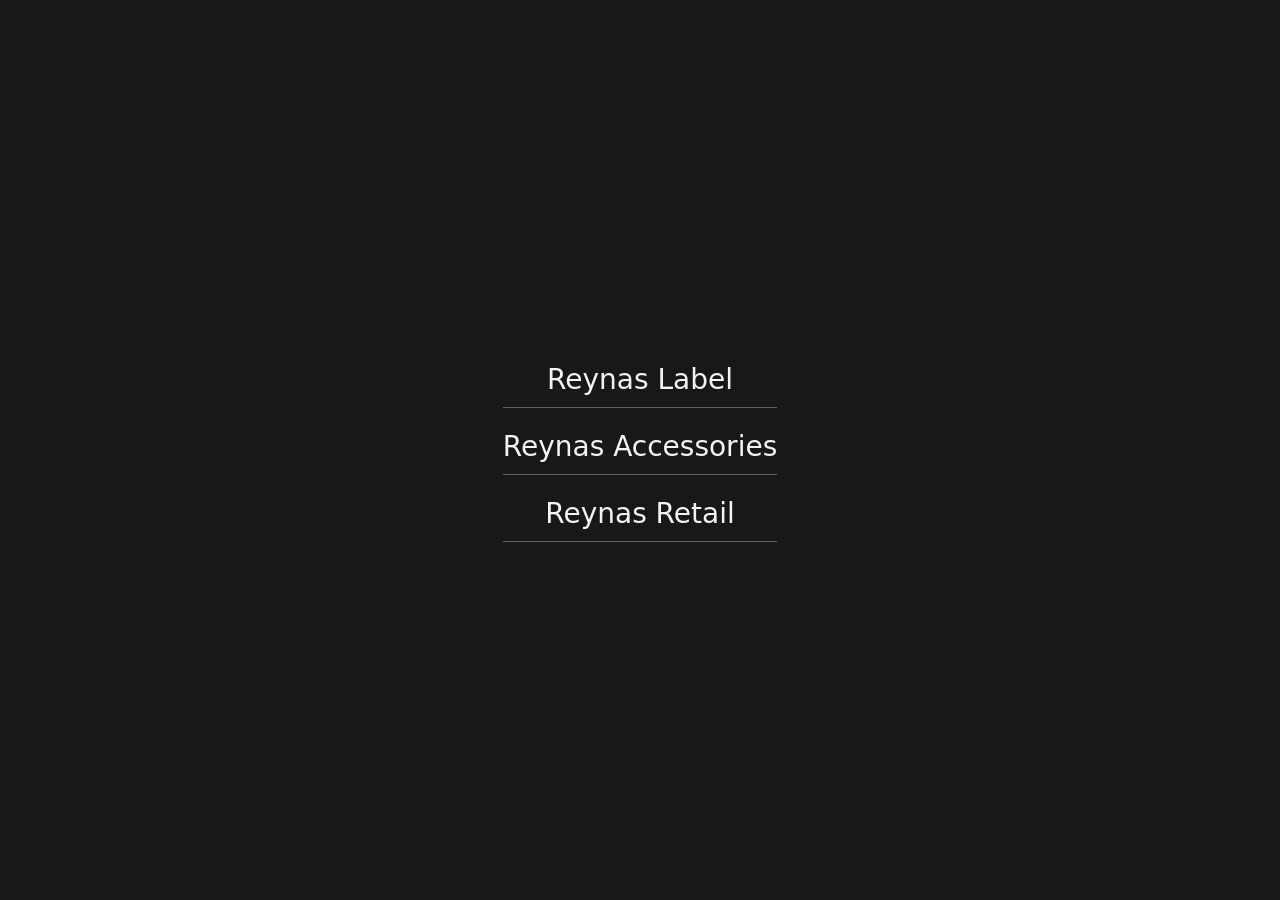
==== index.html @ c1ec097b "Reynas Label, Accessories ve Retail siteleri Co-Authored-By: Claude Fable 5.2 <noreply@anthropic.com" ====
<!doctype html><html lang="tr"><head><meta charset="utf-8"><meta name="viewport" content="width=device-width,initial-scale=1"><meta name="robots" content="noindex"><title>Reynas</title><style>body{margin:0;min-height:100vh;display:grid;place-items:center;background:#171918;color:#f5f3ed;font:400 18px/1.5 system-ui,sans-serif}nav{display:grid;gap:18px;text-align:center}a{color:inherit;font-size:28px;text-decoration:none;border-bottom:1px solid #f5f3ed55;padding-bottom:6px}a:hover{color:#b99a58}</style></head><body><nav><a href="label/">Reynas Label</a><a href="accessories/">Reynas Accessories</a><a href="retail/">Reynas Retail</a></nav></body></html>
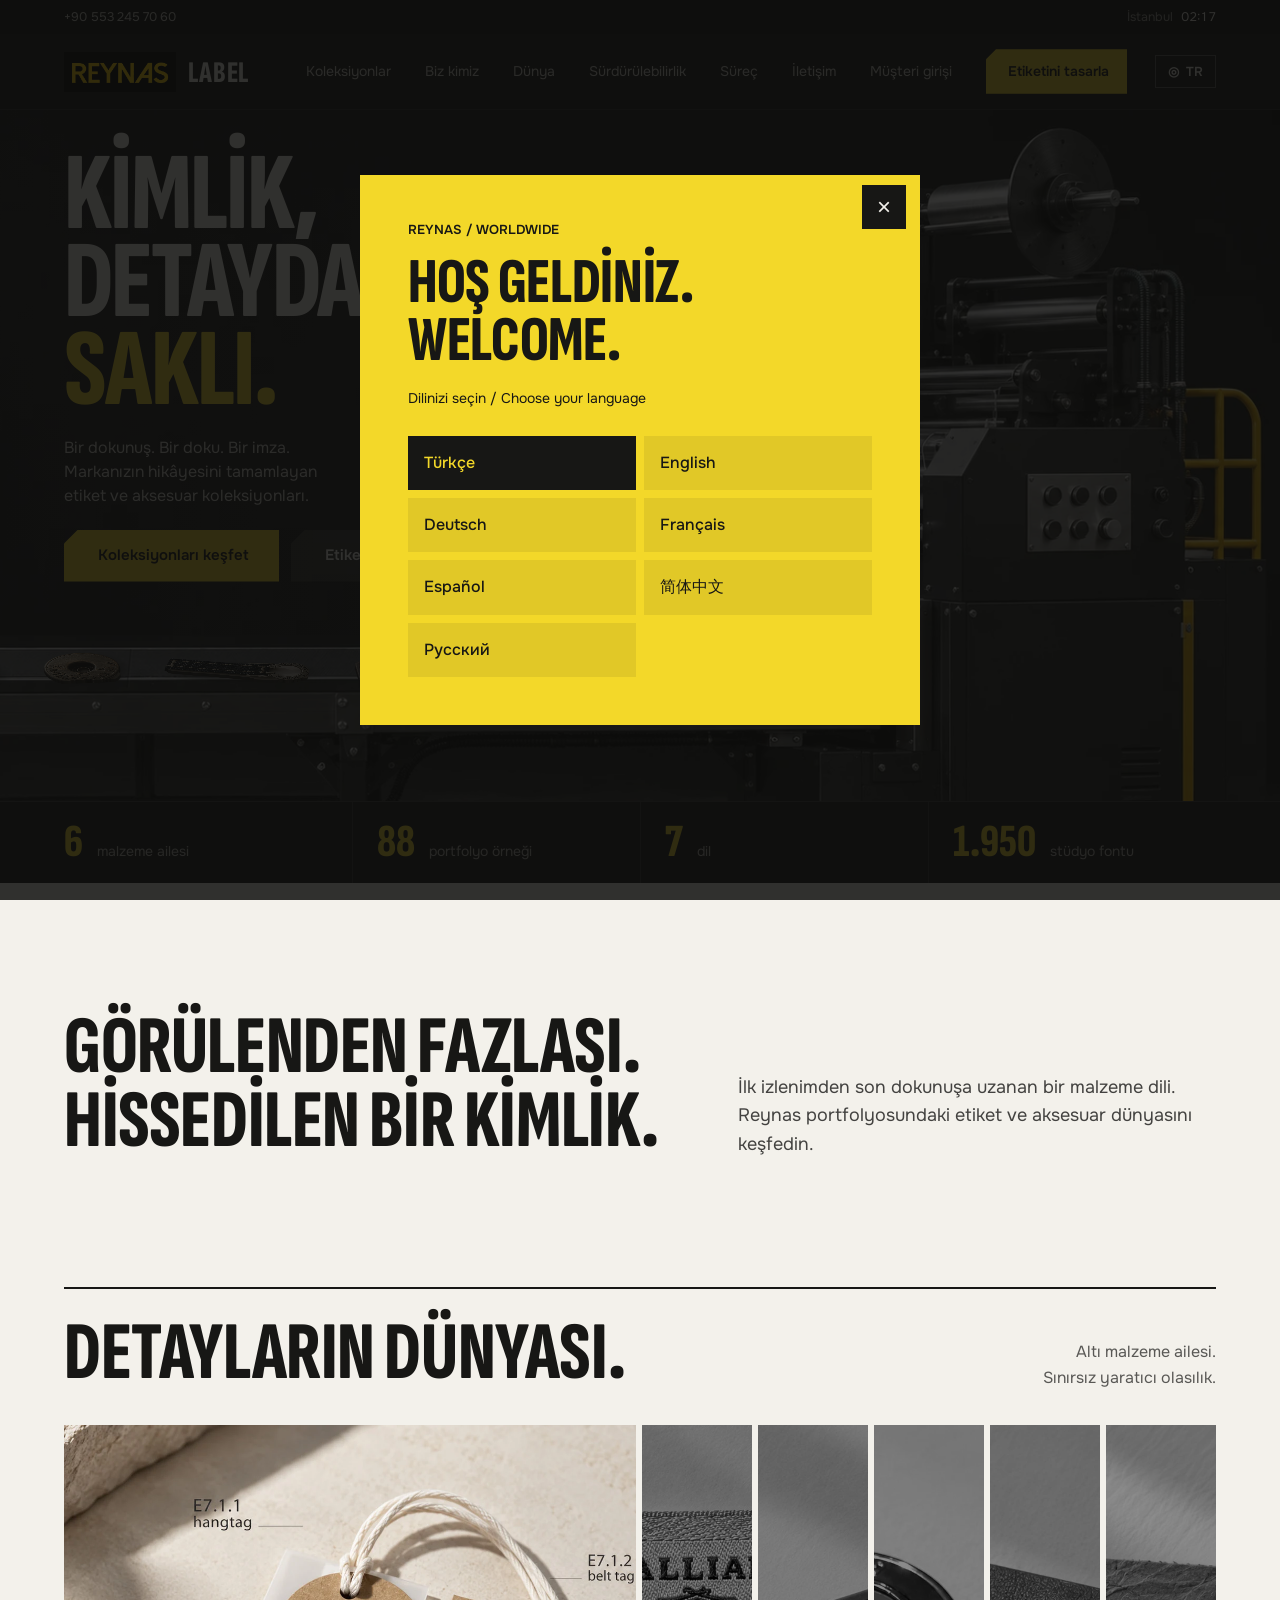
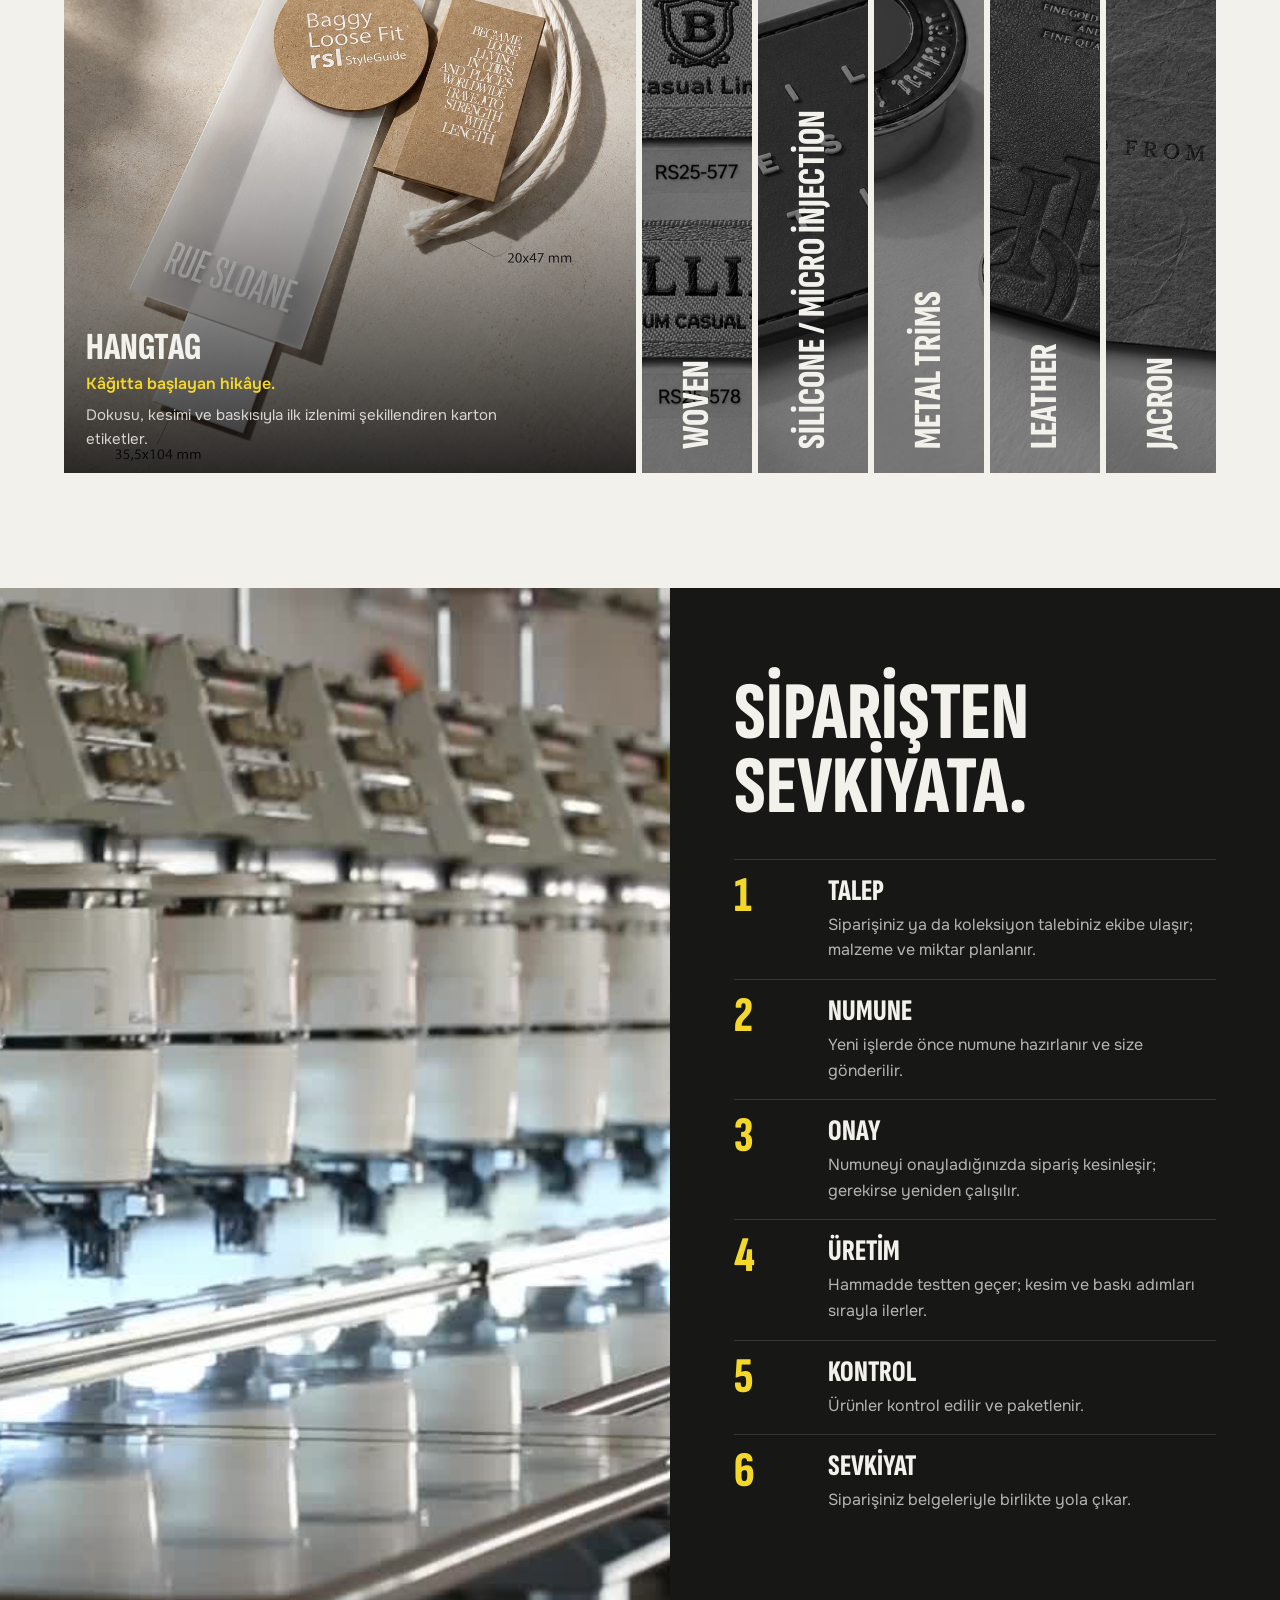
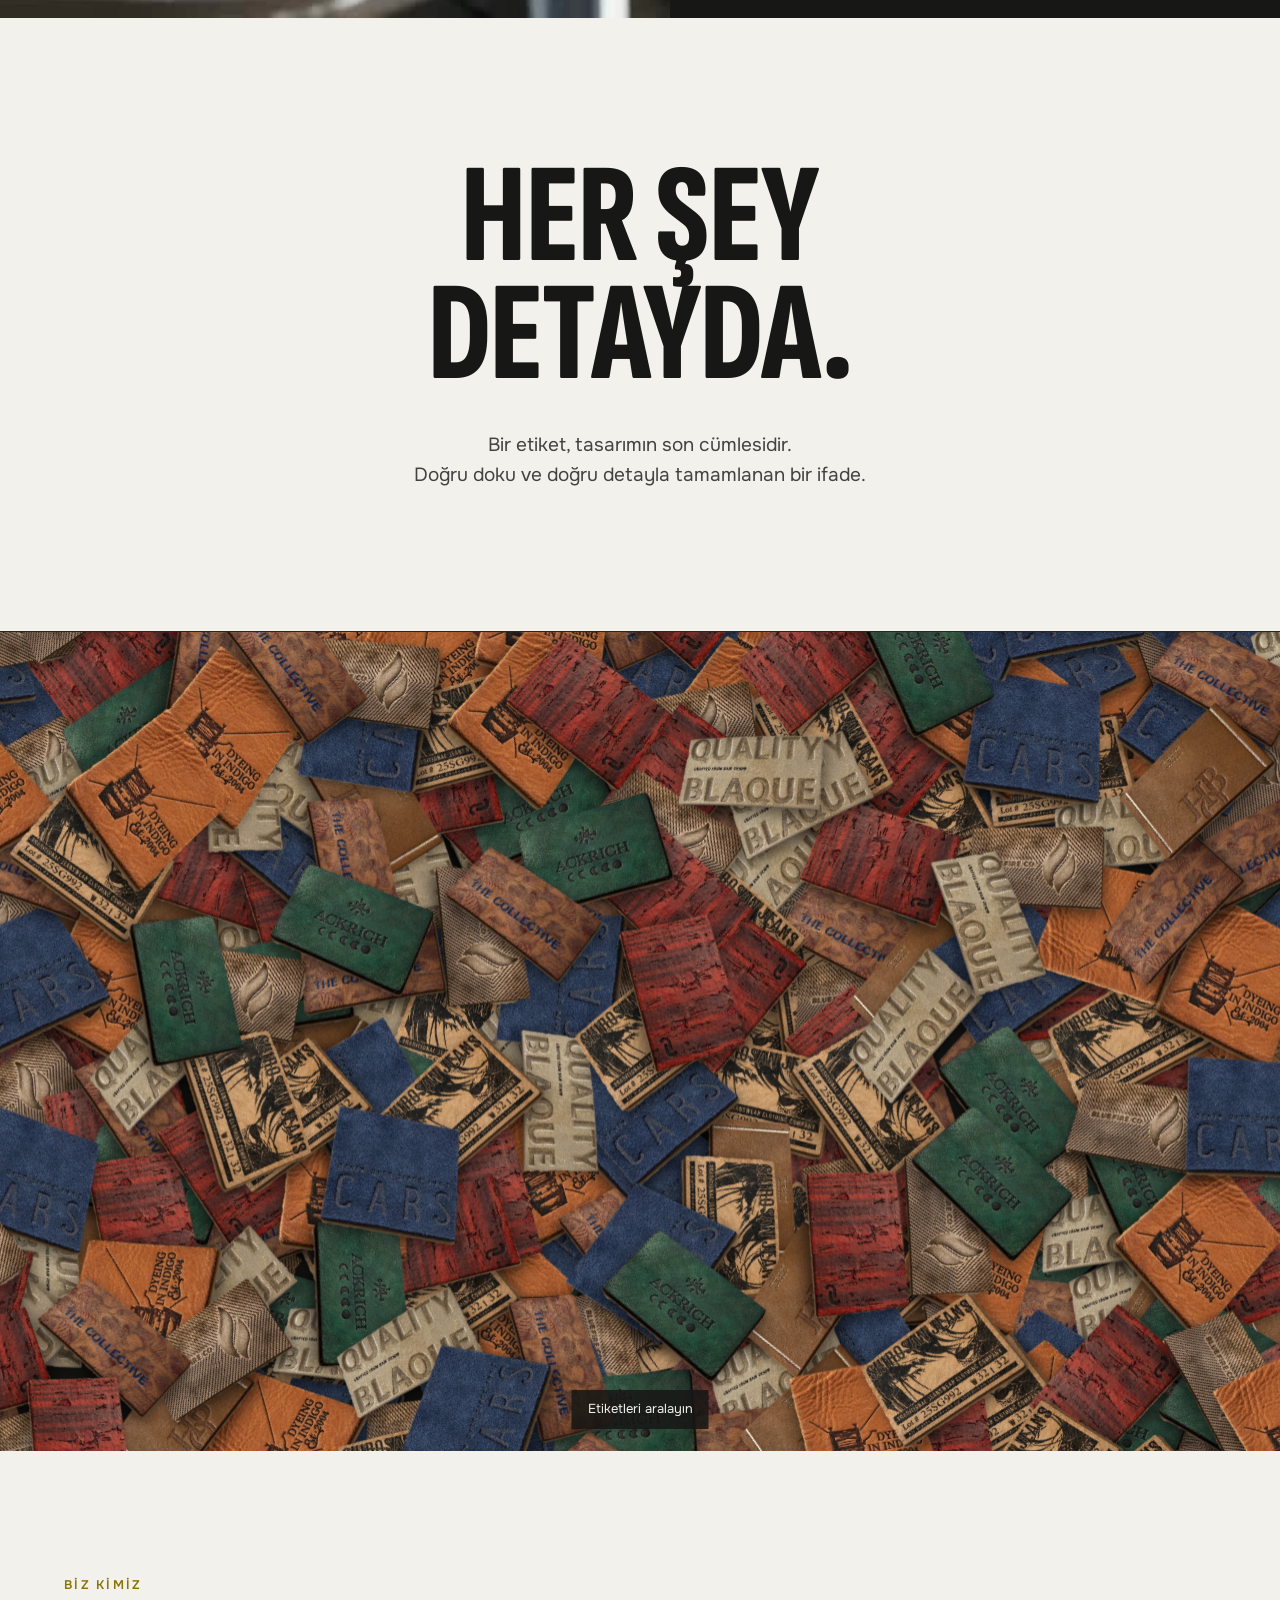
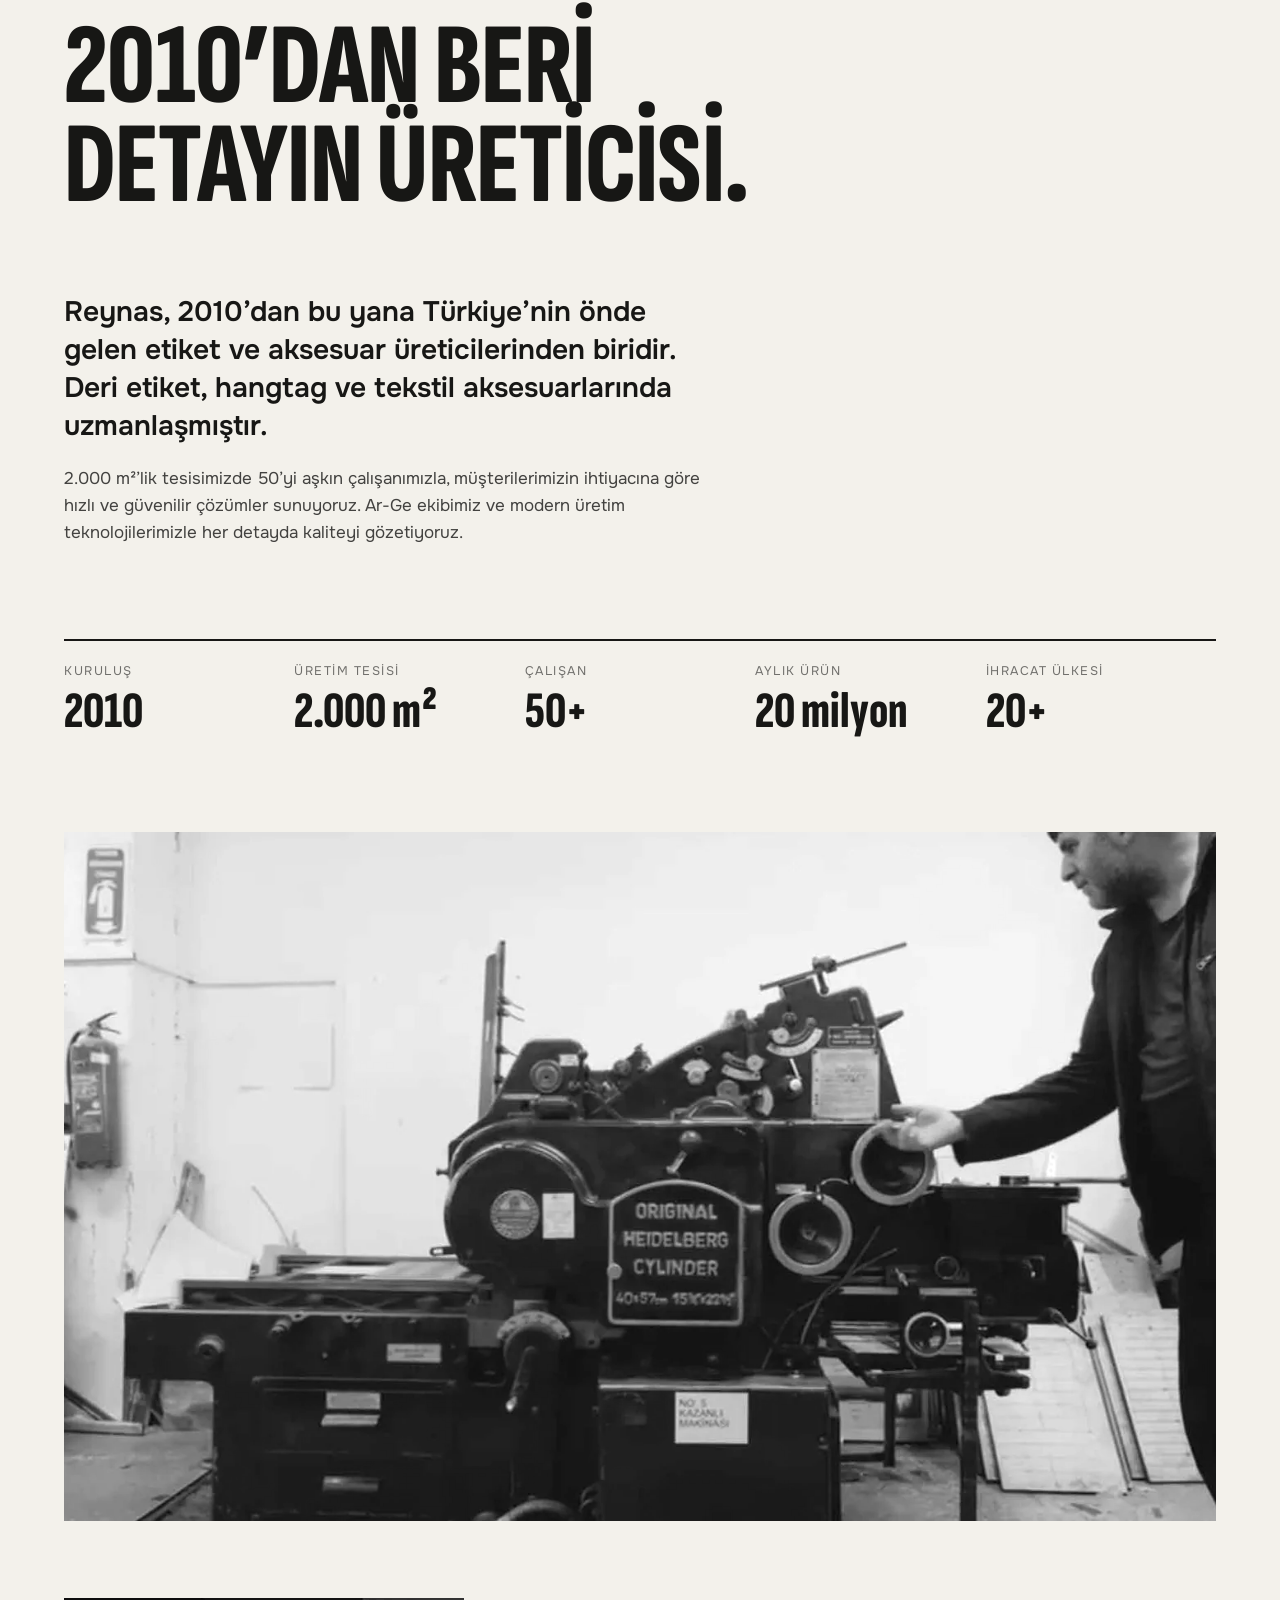
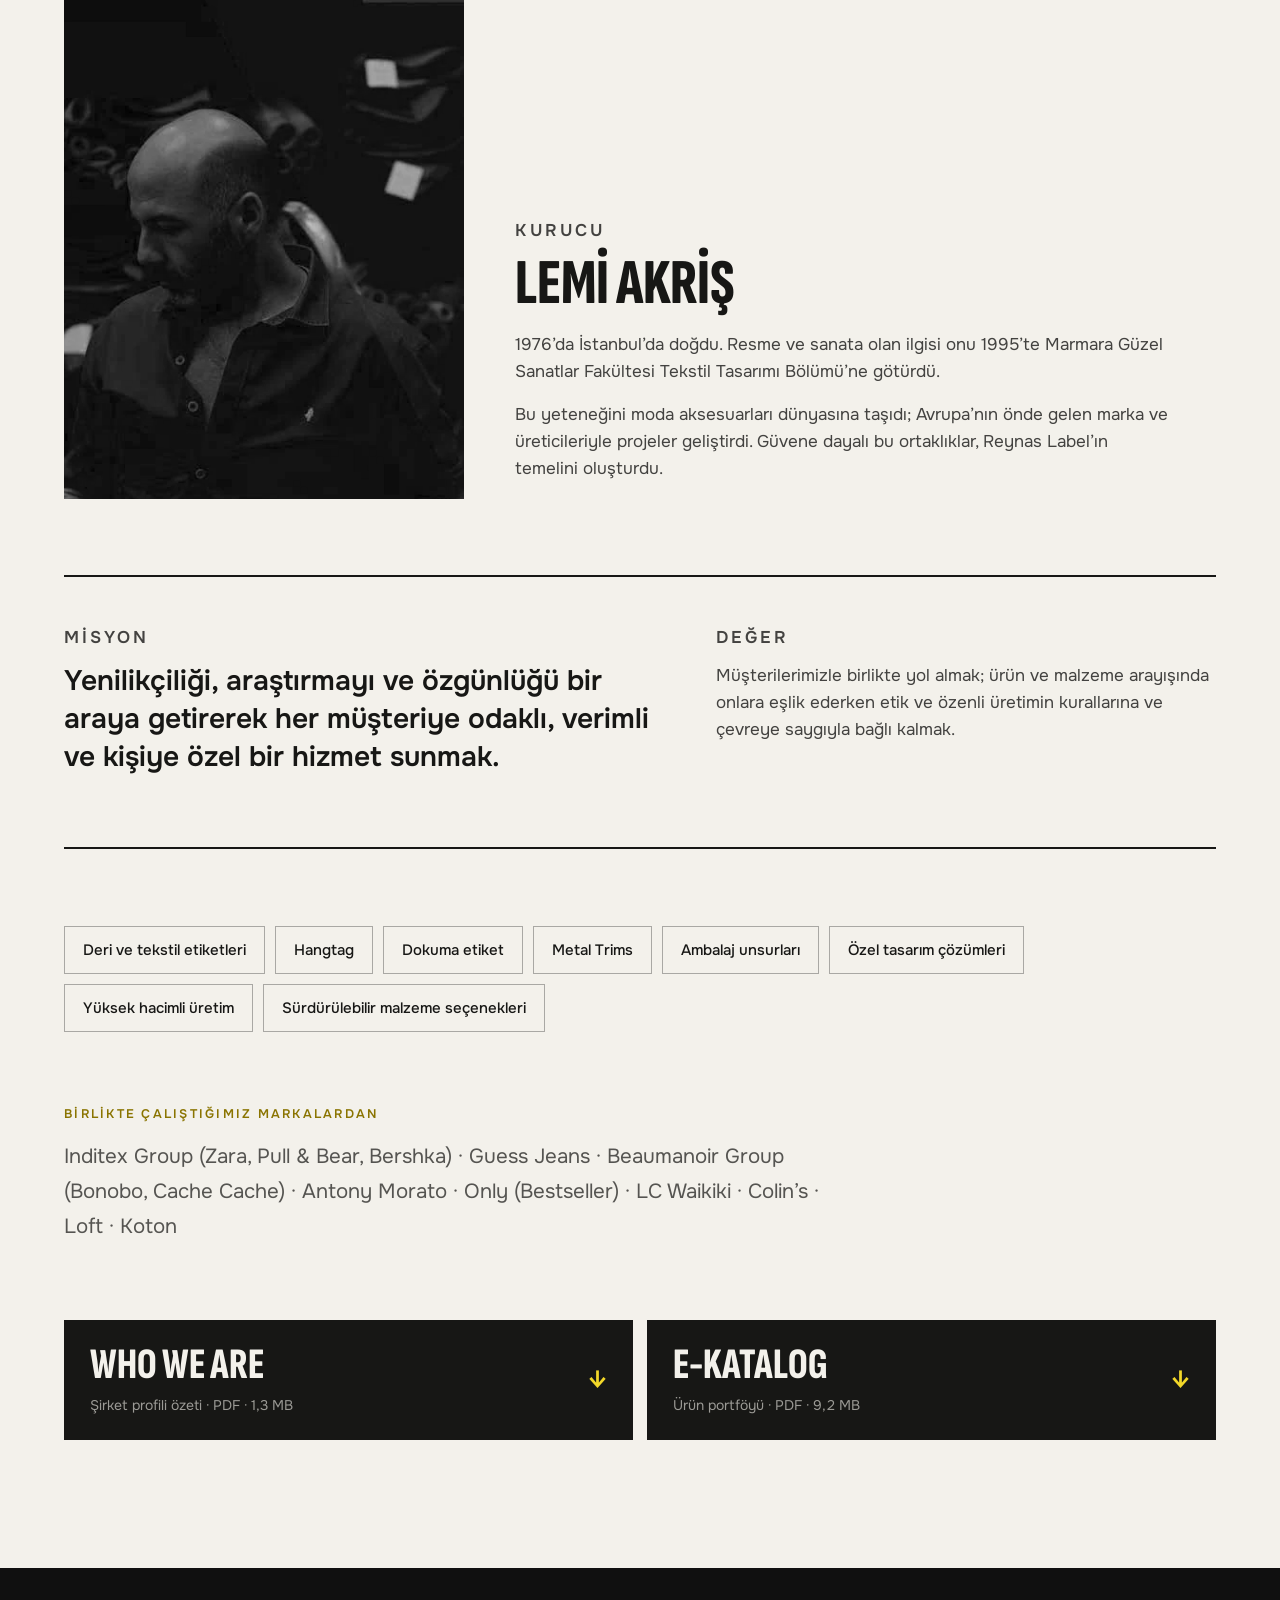
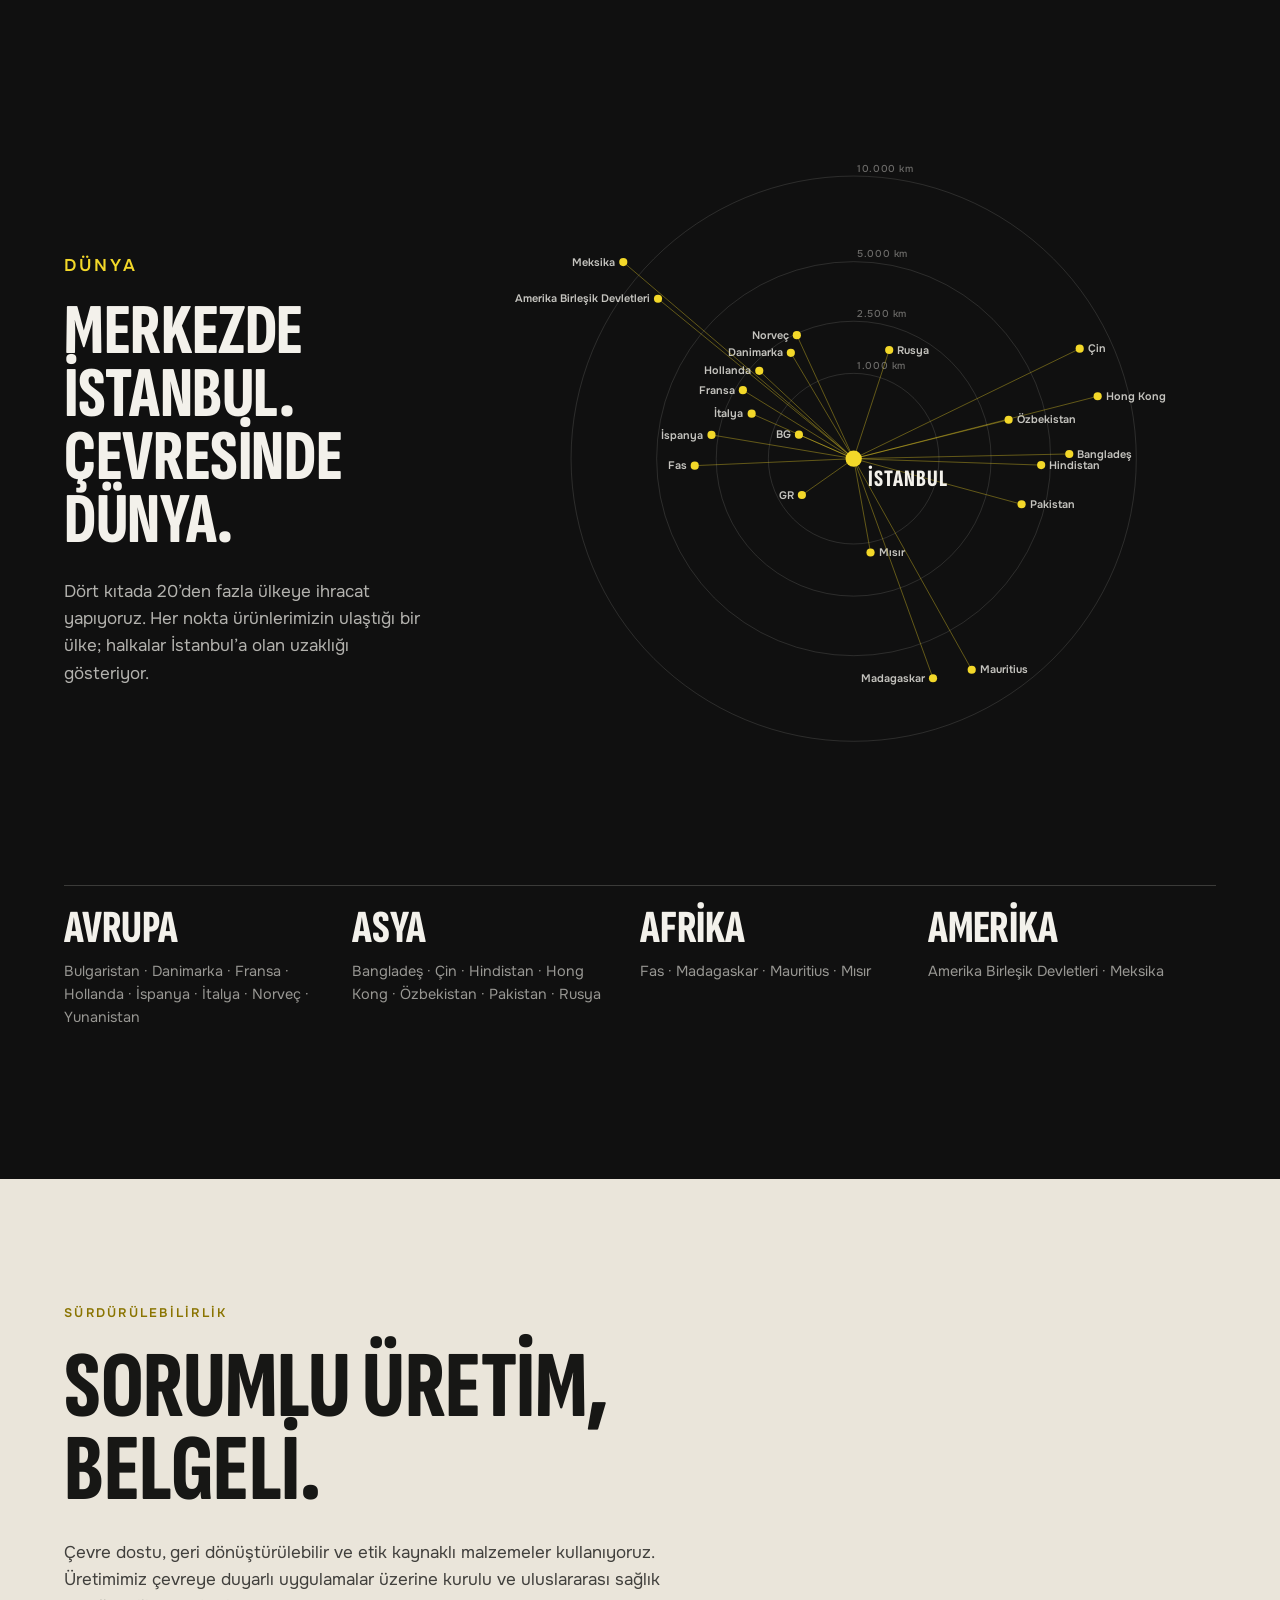
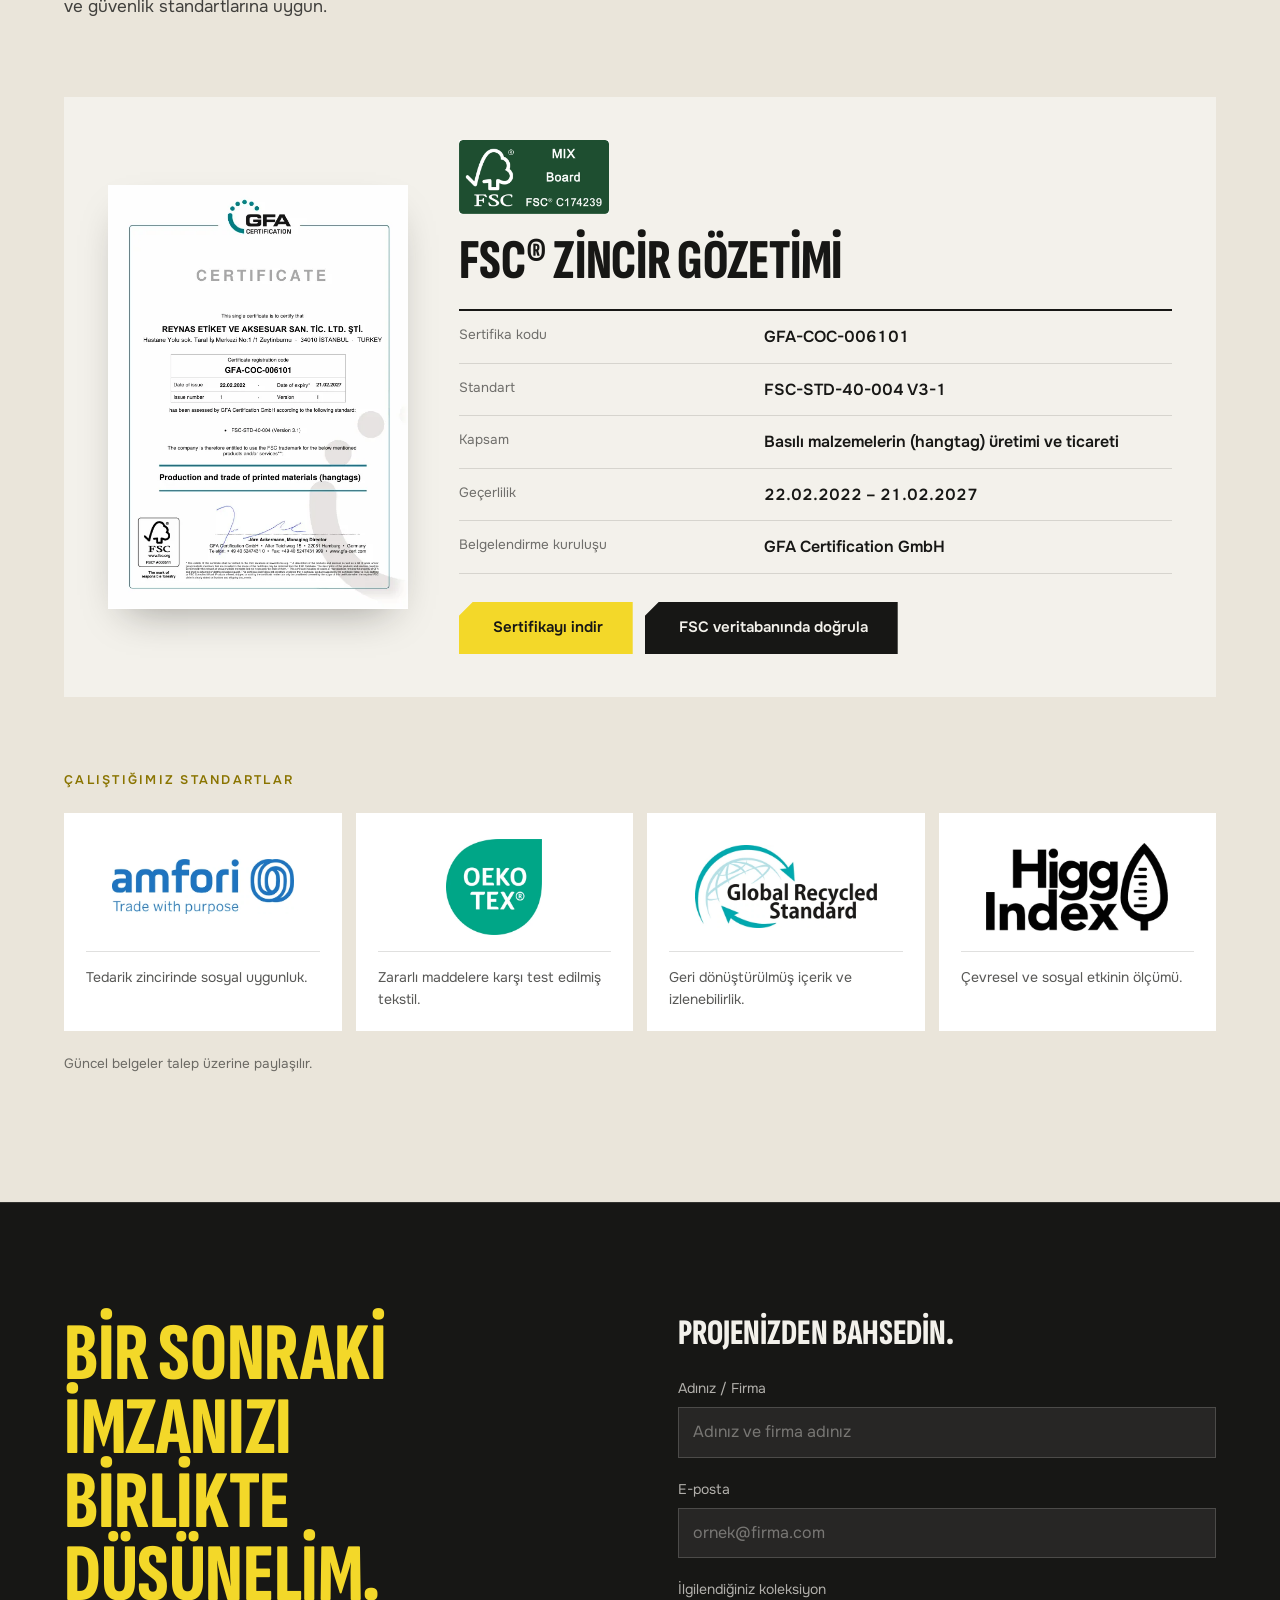
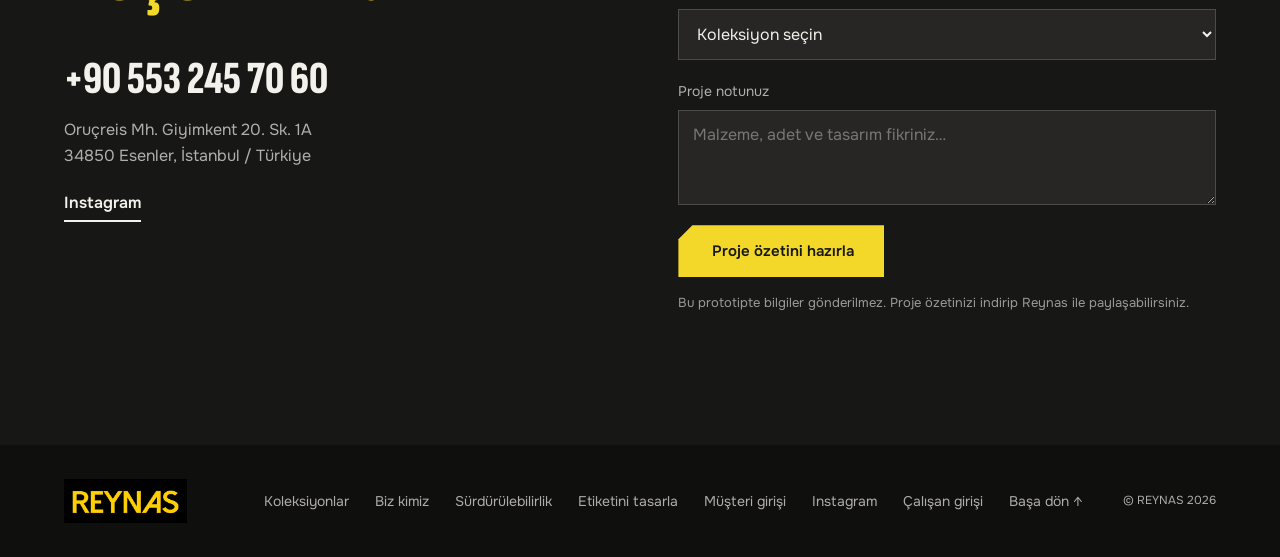
==== commit f0590e90: "Label v17; ana sayfa yalnızca Label'a yönlenir Co-Authored-By: Claude Fable 5.2 <noreply@anthropic.c" ====
--- a/index.html
+++ b/index.html
@@ -1 +1 @@
-<!doctype html><html lang="tr"><head><meta charset="utf-8"><meta name="viewport" content="width=device-width,initial-scale=1"><meta name="robots" content="noindex"><title>Reynas</title><style>body{margin:0;min-height:100vh;display:grid;place-items:center;background:#171918;color:#f5f3ed;font:400 18px/1.5 system-ui,sans-serif}nav{display:grid;gap:18px;text-align:center}a{color:inherit;font-size:28px;text-decoration:none;border-bottom:1px solid #f5f3ed55;padding-bottom:6px}a:hover{color:#b99a58}</style></head><body><nav><a href="label/">Reynas Label</a><a href="accessories/">Reynas Accessories</a><a href="retail/">Reynas Retail</a></nav></body></html>
+<!doctype html><html lang="tr"><head><meta charset="utf-8"><meta name="viewport" content="width=device-width,initial-scale=1"><title>Reynas Label</title><meta http-equiv="refresh" content="0;url=label/"><link rel="canonical" href="label/"><script>location.replace('label/')</script></head><body><p><a href="label/">Reynas Label</a></p></body></html>
